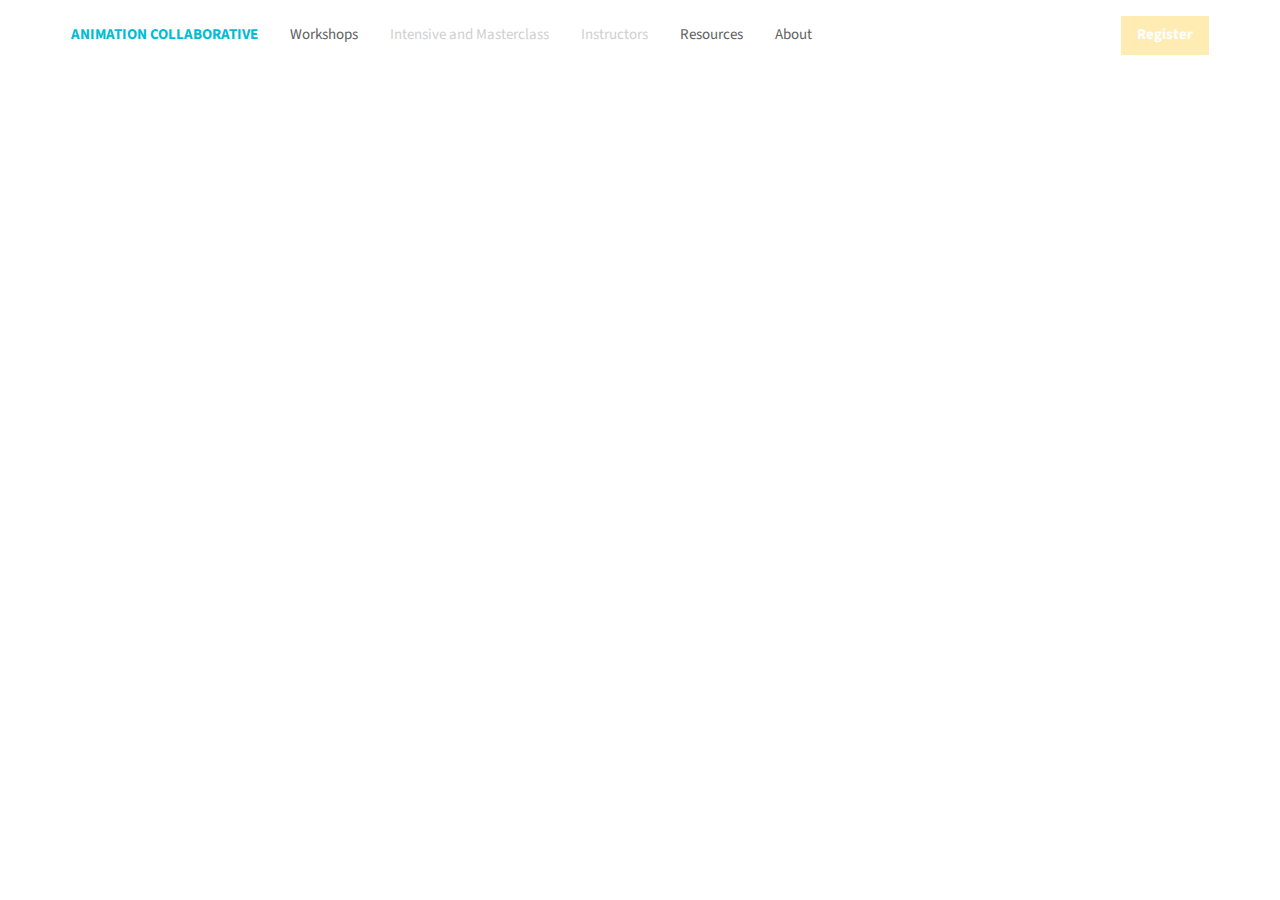
==== animation-workshops.html @ 234dc310 "Initial commit" ====
<!doctype html>
<html>
  <head>
    <meta name="viewport" content="width=device-width, initial-scale=1">
    <link rel="stylesheet" href="https://www.w3schools.com/w3css/4/w3.css">
    <link rel="stylesheet" href="https://use.fontawesome.com/releases/v5.3.1/css/all.css" integrity="sha384-mzrmE5qonljUremFsqc01SB46JvROS7bZs3IO2EmfFsd15uHvIt+Y8vEf7N7fWAU" crossorigin="anonymous">
    <link rel="stylesheet" href="https://fonts.googleapis.com/css?family=Source+Sans+Pro:400,700,900">
    <link rel="stylesheet" href="custom.css">
  </head>
  <body>
    <!-- Navigation -->
    <div class="w3-bar">
      <div class="w3-content">
        <a href="/animation-collaborative/" class="w3-bar-item w3-button w3-text-cyan w3-hover-none w3-hover-text-cyan w3-padding-24 text-uppercase"><strong>Animation Collaborative</strong></a>
        <div class="w3-dropdown-hover w3-hide-medium w3-hide-small">
          <button class="w3-button w3-hover-none w3-hover-text-cyan w3-padding-24">Workshops <i class="fa fa-angle-down"></i></button>
          <div class="w3-dropdown-content w3-bar-block w3-card-4">
            <a href="#" class="w3-bar-item w3-button w3-text-dark-gray w3-hover-none w3-hover-text-cyan w3-padding-16 w3-disabled">Animation</a>
            <a href="#" class="w3-bar-item w3-button w3-text-dark-gray w3-hover-none w3-hover-text-cyan w3-padding-16 w3-disabled">Character</a>
            <a href="story-workshops" class="w3-bar-item w3-button w3-text-dark-gray w3-hover-none w3-hover-text-cyan w3-padding-16">Story</a>
          </div>
        </div>
        <a href="#" class="w3-bar-item w3-button w3-hover-none w3-hover-text-cyan w3-padding-24 w3-hide-medium w3-hide-small w3-disabled">Intensive and Masterclass</a>
        <a href="#" class="w3-bar-item w3-button w3-hover-none w3-hover-text-cyan w3-padding-24 w3-hide-medium w3-hide-small w3-disabled">Instructors</a>
        <div class="w3-dropdown-hover w3-hide-medium w3-hide-small">
          <button class="w3-button w3-hover-none w3-hover-text-cyan w3-padding-24">Resources <i class="fa fa-angle-down"></i></button>
          <div class="w3-dropdown-content w3-bar-block w3-card-4">
            <a href="#" class="w3-bar-item w3-button w3-text-dark-gray w3-hover-none w3-hover-text-cyan w3-padding-16 w3-disabled">Lecture Library</a>
            <a href="#" class="w3-bar-item w3-button w3-text-dark-gray w3-hover-none w3-hover-text-cyan w3-padding-16 w3-disabled">Recommended Reading</a>
          </div>
        </div>
        <div class="w3-dropdown-hover w3-hide-medium w3-hide-small">
          <button class="w3-button w3-hover-none w3-hover-text-cyan w3-padding-24">About <i class="fa fa-angle-down"></i></button>
          <div class="w3-dropdown-content w3-bar-block w3-card-4">
            <a href="overview" class="w3-bar-item w3-button w3-text-dark-gray w3-hover-none w3-hover-text-cyan w3-padding-16">Overview</a>
            <a href="#" class="w3-bar-item w3-button w3-text-dark-gray w3-hover-none w3-hover-text-cyan w3-padding-16 w3-disabled">Virtual Tour</a>
            <a href="#" class="w3-bar-item w3-button w3-text-dark-gray w3-hover-none w3-hover-text-cyan w3-padding-16 w3-disabled">Getting Here</a>
            <a href="#" class="w3-bar-item w3-button w3-text-dark-gray w3-hover-none w3-hover-text-cyan w3-padding-16 w3-disabled">FAQ</a>
            <a href="testimonials" class="w3-bar-item w3-button w3-text-dark-gray w3-hover-none w3-hover-text-cyan w3-padding-16">Testimonials</a>
            <a href="#" class="w3-bar-item w3-button w3-text-dark-gray w3-hover-none w3-hover-text-cyan w3-padding-16 w3-disabled">Policies and Procedures</a>
            <a href="#" class="w3-bar-item w3-button w3-text-dark-gray w3-hover-none w3-hover-text cyan w3-padding-16 w3-disabled">Contact Us</a>
          </div>
        </div>
        <a href="#" class="w3-right w3-bar-item w3-button w3-amber w3-text-white w3-hover-orange w3-hover-text-white w3-section w3-margin-right w3-hide-medium w3-hide-small w3-disabled"><b>Register</b></a>
        <a href="javascript:void(0)" class="w3-bar-item w3-button w3-right w3-padding-large w3-padding-24 w3-hide-large" onclick="myFunction()">
          <i class="fa fa-bars"></i>
        </a>
      </div>
    </div>
    
    <!-- Mobile navigation -->
    <div id="demo" class="w3-bar-block w3-hide w3-hide-large">
      <a href="#" class="w3-bar-item w3-button w3-padding-16 w3-disabled">Workshops</a>
      <a href="#" class="w3-bar-item w3-button w3-padding-16 w3-disabled">Intensive and Masterclass</a>
      <a href="#" class="w3-bar-item w3-button w3-padding-16 w3-disabled">Instructors</a>
      <a href="#" class="w3-bar-item w3-button w3-padding-16 w3-disabled">Resources</a>
      <a href="#" class="w3-bar-item w3-button w3-padding-16 w3-disabled">About</a>
    </div>
    
    <!-- JavaScript for navigation -->
    <script>
      function myFunction() {
        var x = document.getElementById("demo");
        if (x.className.indexOf("w3-show") == -1) {
          x.className += " w3-show";
        }
        else {
          x.className = x.className.replace(" w3-show", "");
        }
      }
    </script>
  </body>
</html>
---- custom.css ----
html {
  height: 100%; /* Required to make parallax background fit the whole screen */
}

body {
  color: #616161;
  font-family: 'Source Sans Pro', sans-serif;
  height: 100%; /* Required to make parallax background fit the whole screen */
}

h1, h2, h3, h4, h5, h6 {font-family: 'Source Sans Pro', sans-serif; font-weight: 700;}

small {font-size: 65%;}

address {font-style: normal;}

.w3-content {max-width: 1170px;}

.w3-dropdown-hover:hover > .w3-button:first-child {
  background-color: transparent; /* Overrides background color when hovering over a dropdown menu item*/
  color: #00bcd4; /* Overrides font color when hovering over a dropdown menu item */
}

.w3-btn:hover > footer .card-btn-primary {
  color: #87ceeb !important; /* Custom hover state for workshop panels */
}

.parallax-fluid {
  background-image: url("../images/generic.jpg"); /* The image used */
  height: 100%; /* Full height */
  
  /* Create the parallax scrolling effect */
  background-attachment: fixed;
  background-position: center;
  background-repeat: no-repeat;
  background-size: cover;
}

.parallax-fixed {
  background-image: url("../images/generic.jpg"); /* The image used */
  min-height: 400px; /* Set a specific height */
  
  /* Create the parallax scrolling effect */
  background-attachment: fixed;
  background-position: center;
  background-repeat: no-repeat;
  background-size: cover;
}

.text-wrap {
  white-space: normal; /* Overrides nowrap value for buttons and lets paragraphs wrap onto another line */
}


/* Bootstrap typography classes */
  .text-uppercase {text-transform: uppercase;}
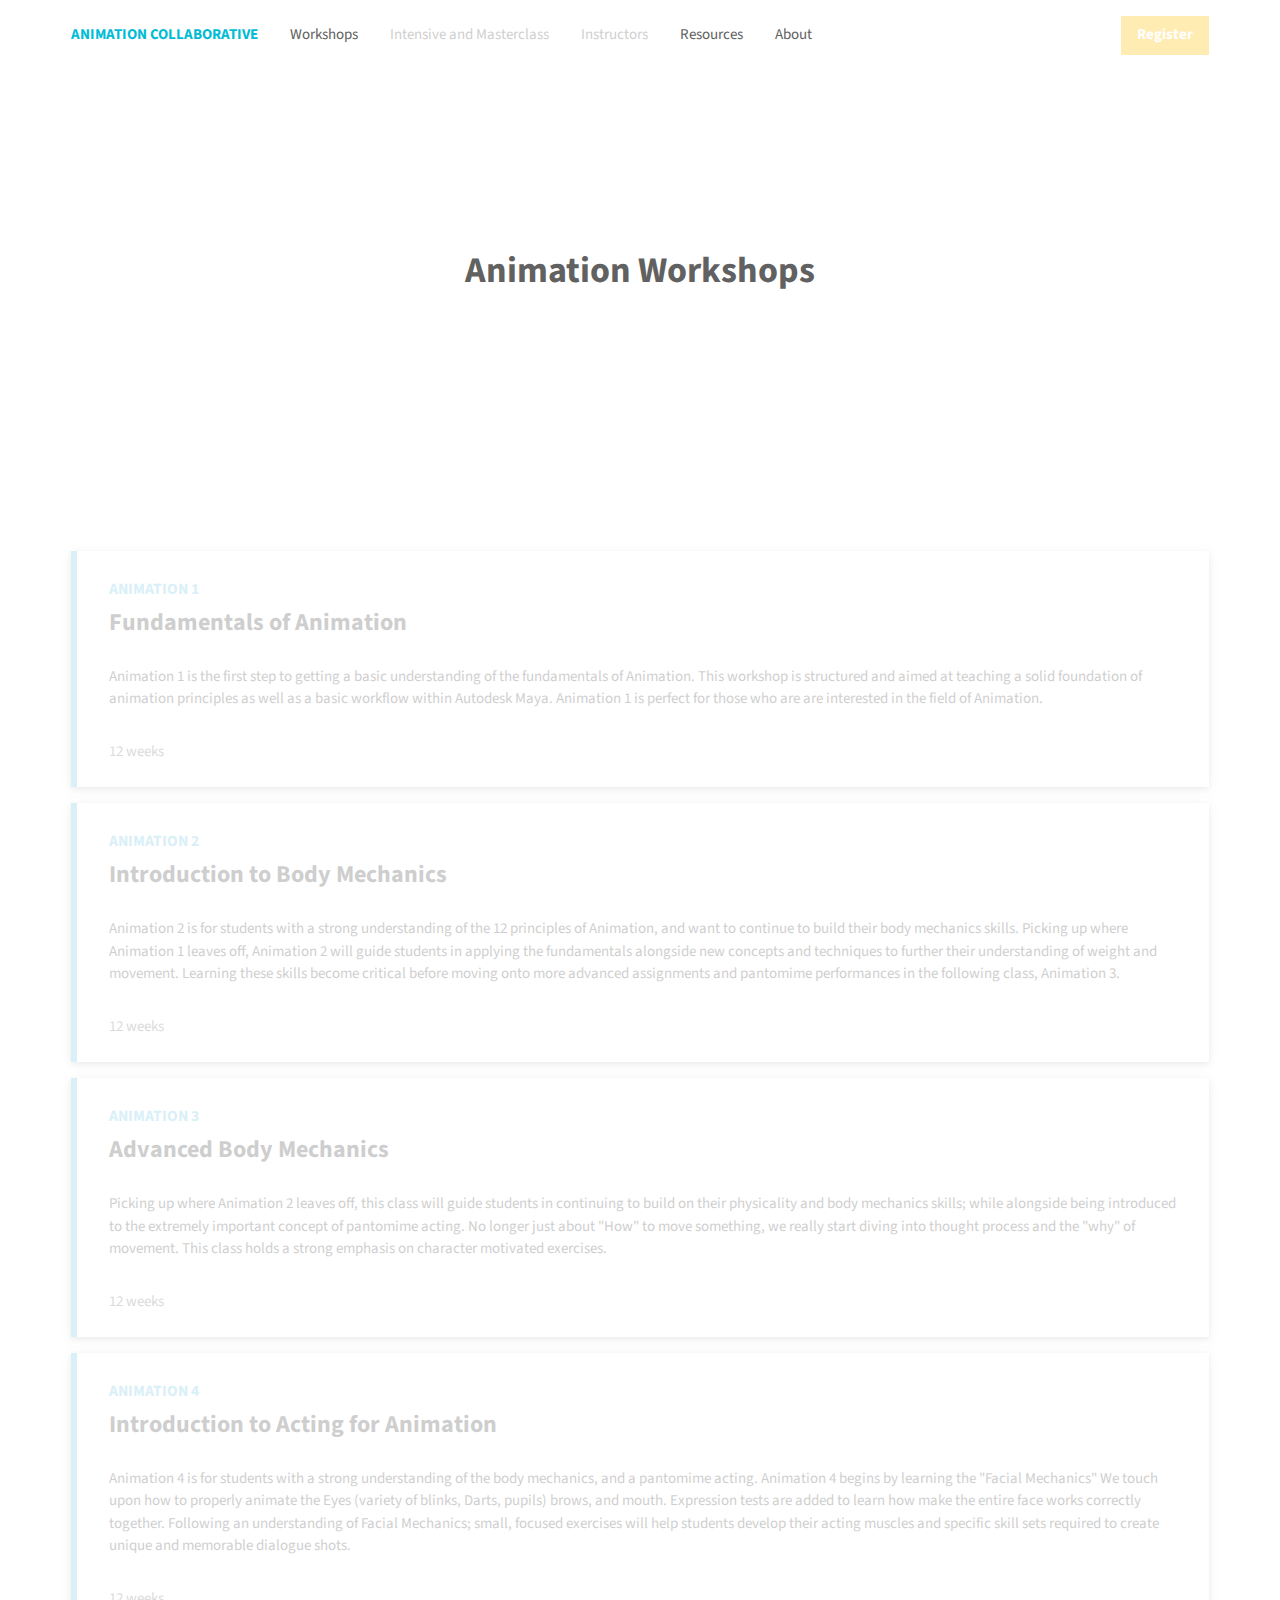
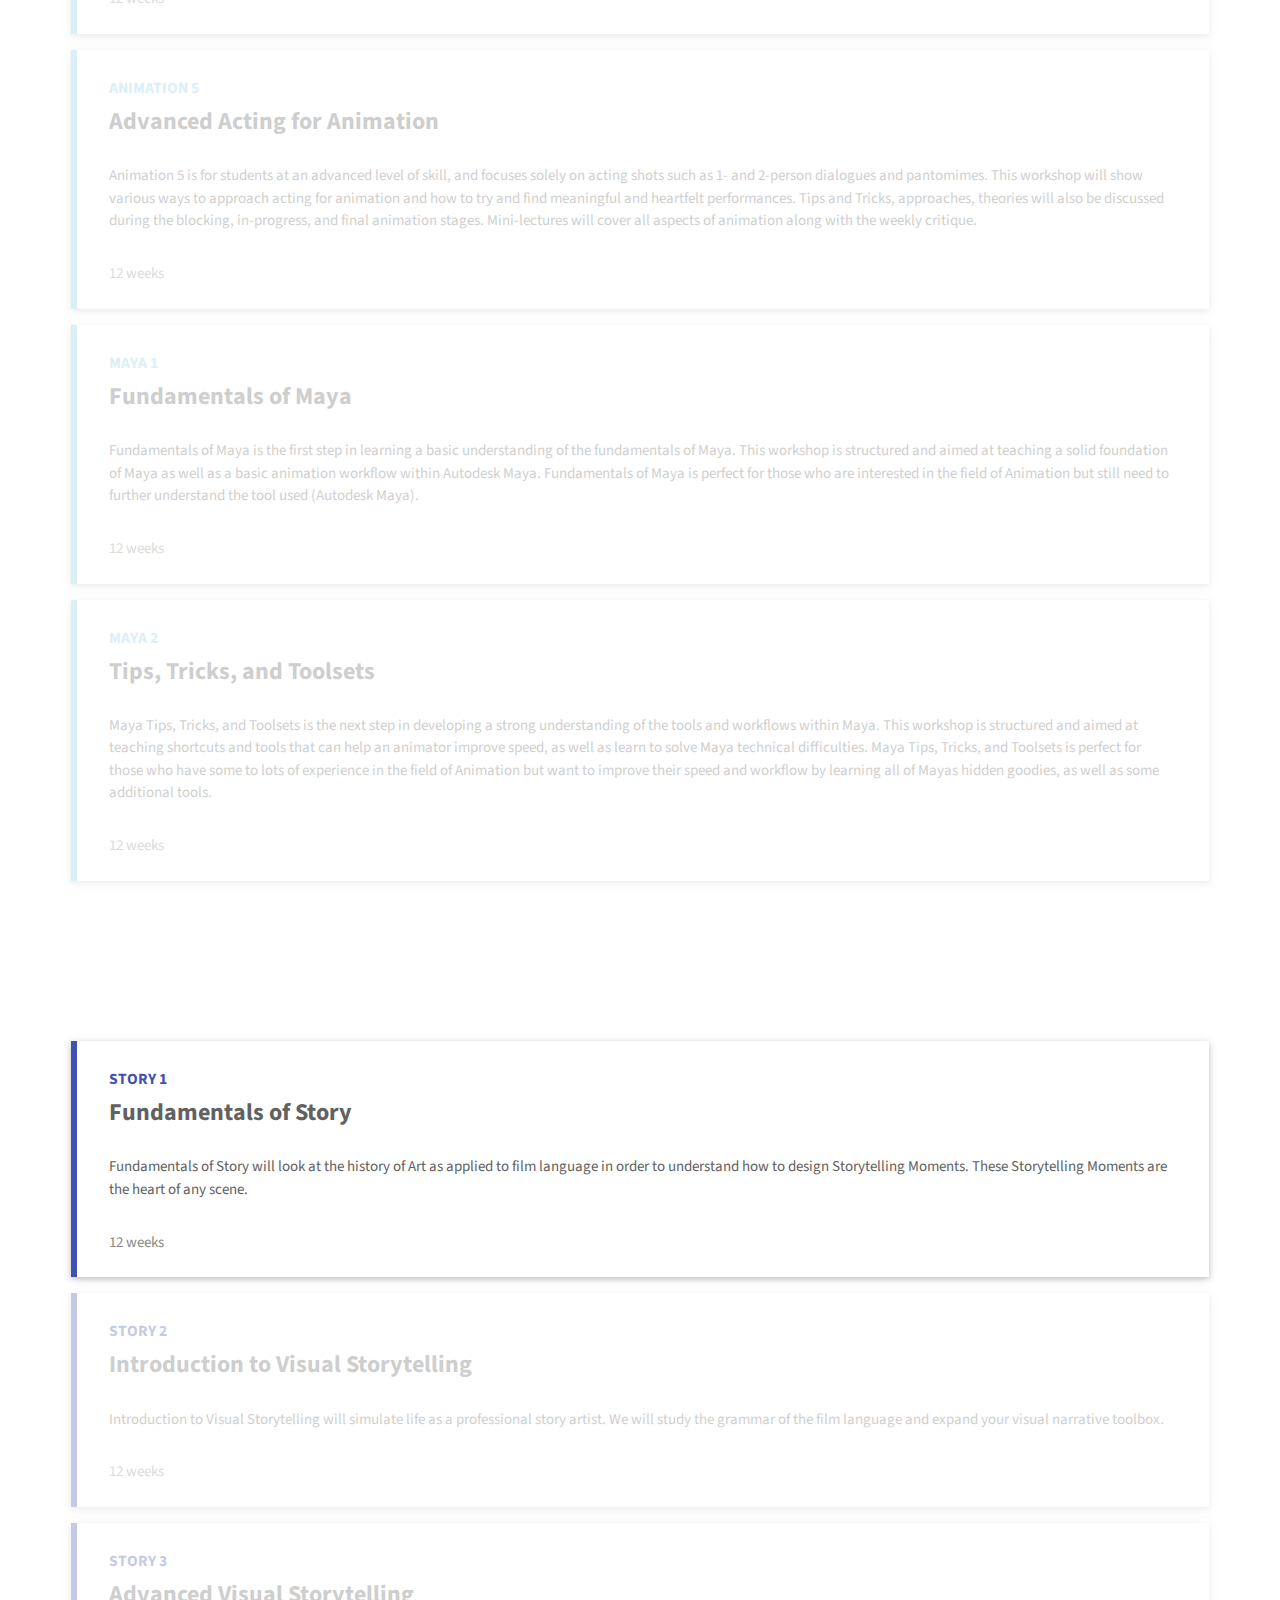
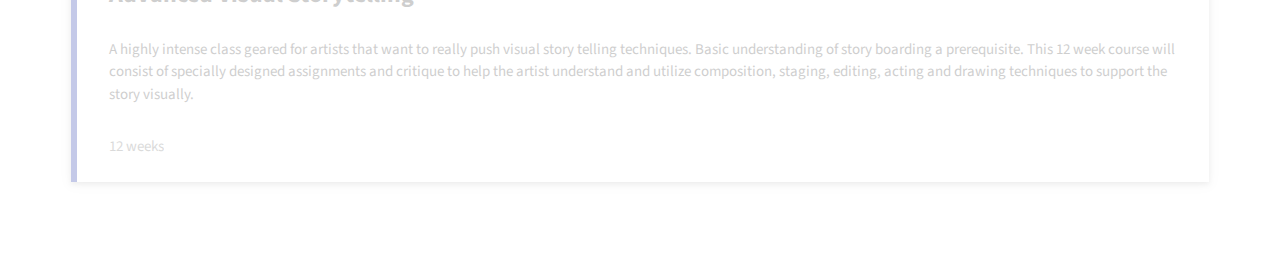
==== commit e114f366: "Added page content" ====
--- a/animation-workshops.html
+++ b/animation-workshops.html
@@ -15,7 +15,7 @@
         <div class="w3-dropdown-hover w3-hide-medium w3-hide-small">
           <button class="w3-button w3-hover-none w3-hover-text-cyan w3-padding-24">Workshops <i class="fa fa-angle-down"></i></button>
           <div class="w3-dropdown-content w3-bar-block w3-card-4">
-            <a href="#" class="w3-bar-item w3-button w3-text-dark-gray w3-hover-none w3-hover-text-cyan w3-padding-16 w3-disabled">Animation</a>
+            <a href="animation-workshops" class="w3-bar-item w3-button w3-text-dark-gray w3-hover-none w3-hover-text-cyan w3-padding-16">Animation</a>
             <a href="#" class="w3-bar-item w3-button w3-text-dark-gray w3-hover-none w3-hover-text-cyan w3-padding-16 w3-disabled">Character</a>
             <a href="story-workshops" class="w3-bar-item w3-button w3-text-dark-gray w3-hover-none w3-hover-text-cyan w3-padding-16">Story</a>
           </div>
@@ -56,6 +56,183 @@
       <a href="#" class="w3-bar-item w3-button w3-padding-16 w3-disabled">Resources</a>
       <a href="#" class="w3-bar-item w3-button w3-padding-16 w3-disabled">About</a>
     </div>
+    
+    <!-- Page header -->
+    <div class="w3-display-container parallax-fixed">
+      <div class="w3-display-middle">
+        <h1>Animation Workshops</h1>
+      </div>
+    </div>
+    
+    <!-- Page content -->
+    <div class="w3-content">
+      <div class="w3-container w3-padding-64">
+        <button class="w3-card w3-btn w3-border-light-blue w3-border-left w3-leftbar w3-section w3-left-align w3-block text-wrap w3-disabled">
+          <header class="w3-container">
+            <h2 class="w3-xlarge">
+              <small class="w3-text-light-blue text-uppercase">Animation 1</small><br>
+              Fundamentals of Animation
+            </h2>
+          </header>
+          <div class="w3-container">
+            <p>Animation 1 is the first step to getting a basic understanding of the fundamentals of Animation. This workshop is structured and aimed at teaching a solid foundation of animation principles as well as a basic workflow within Autodesk Maya. Animation 1 is perfect for those who are are interested in the field of Animation.</p>
+          </div>
+          <footer class="w3-container">
+            <p class="w3-opacity-min">
+              <i class="far fa-clock"></i> 12 weeks
+            </p>
+          </footer>
+        </button>
+        <button class="w3-card w3-btn w3-border-light-blue w3-border-left w3-leftbar w3-section w3-left-align w3-block text-wrap w3-disabled">
+          <header class="w3-container">
+            <h2 class="w3-xlarge">
+              <small class="w3-text-light-blue text-uppercase">Animation 2</small><br>
+              Introduction to Body Mechanics
+            </h2>
+          </header>
+          <div class="w3-container">
+            <p>Animation 2  is for students with a strong understanding of the 12 principles of Animation, and want to continue to build their body mechanics skills. Picking up where Animation 1 leaves off, Animation 2 will guide students in applying the fundamentals alongside new concepts and techniques to further their understanding of weight and movement. Learning these skills become critical before moving onto more advanced assignments and pantomime performances in the following class, Animation 3.</p>
+          </div>
+          <footer class="w3-container">
+            <p class="w3-opacity-min">
+              <i class="far fa-clock"></i> 12 weeks
+            </p>
+          </footer>
+        </button>
+        <button class="w3-card w3-btn w3-border-light-blue w3-border-left w3-leftbar w3-section w3-left-align w3-block text-wrap w3-disabled">
+          <header class="w3-container">
+            <h2 class="w3-xlarge">
+              <small class="w3-text-light-blue text-uppercase">Animation 3</small><br>
+              Advanced Body Mechanics
+            </h2>
+          </header>
+          <div class="w3-container">
+            <p>Picking up where Animation 2 leaves off, this class will guide students in continuing to build on their physicality and body mechanics skills; while alongside being introduced to the extremely important concept of pantomime acting. No longer just about "How" to move something, we really start diving into thought process and the "why" of movement. This class holds a strong emphasis on character motivated exercises.</p>
+          </div>
+          <footer class="w3-container">
+            <p class="w3-opacity-min">
+              <i class="far fa-clock"></i> 12 weeks
+            </p>
+          </footer>
+        </button>
+        <button class="w3-card w3-btn w3-border-light-blue w3-border-left w3-leftbar w3-section w3-left-align w3-block text-wrap w3-disabled">
+          <header class="w3-container">
+            <h2 class="w3-xlarge">
+              <small class="w3-text-light-blue text-uppercase">Animation 4</small><br>
+              Introduction to Acting for Animation
+            </h2>
+          </header>
+          <div class="w3-container">
+            <p>Animation 4 is for students with a strong understanding of the body mechanics, and a pantomime acting. Animation 4 begins by learning the "Facial Mechanics" We touch upon how to properly animate the Eyes (variety of blinks, Darts, pupils) brows, and mouth. Expression tests are added to learn how make the entire face works correctly together. Following an understanding of Facial Mechanics; small, focused exercises will help students develop their acting muscles and specific skill sets required to create unique and memorable dialogue shots.</p>
+          </div>
+          <footer class="w3-container">
+            <p class="w3-opacity-min">
+              <i class="far fa-clock"></i> 12 weeks
+            </p>
+          </footer>
+        </button>
+        <button class="w3-card w3-btn w3-border-light-blue w3-border-left w3-leftbar w3-section w3-left-align w3-block text-wrap w3-disabled">
+          <header class="w3-container">
+            <h2 class="w3-xlarge">
+              <small class="w3-text-light-blue text-uppercase">Animation 5</small><br>
+              Advanced Acting for Animation
+            </h2>
+          </header>
+          <div class="w3-container">
+            <p>Animation 5 is for students at an advanced level of skill, and focuses solely on acting shots such as 1- and 2-person dialogues and pantomimes. This workshop will show various ways to approach acting for animation and how to try and find meaningful and heartfelt performances. Tips and Tricks, approaches, theories will also be discussed during the blocking, in-progress, and final animation stages. Mini-lectures will cover all aspects of animation along with the weekly critique.</p>
+          </div>
+          <footer class="w3-container">
+            <p class="w3-opacity-min">
+              <i class="far fa-clock"></i> 12 weeks
+            </p>
+          </footer>
+        </button>
+        <button class="w3-card w3-btn w3-border-light-blue w3-border-left w3-leftbar w3-section w3-left-align w3-block text-wrap w3-disabled">
+          <header class="w3-container">
+            <h2 class="w3-xlarge">
+              <small class="w3-text-light-blue text-uppercase">Maya 1</small><br>
+              Fundamentals of Maya
+            </h2>
+          </header>
+          <div class="w3-container">
+            <p>Fundamentals of Maya is the first step in learning a basic understanding of the fundamentals of Maya. This workshop is structured and aimed at teaching a solid foundation of Maya as well as a basic animation workflow within Autodesk Maya. Fundamentals of Maya is perfect for those who are interested in the field of Animation but still need to further understand the tool used (Autodesk Maya).</p>
+          </div>
+          <footer class="w3-container">
+            <p class="w3-opacity-min">
+              <i class="far fa-clock"></i> 12 weeks
+            </p>
+          </footer>
+        </button>
+        <button class="w3-card w3-btn w3-border-light-blue w3-border-left w3-leftbar w3-section w3-left-align w3-block text-wrap w3-disabled">
+          <header class="w3-container">
+            <h2 class="w3-xlarge">
+              <small class="w3-text-light-blue text-uppercase">Maya 2</small><br>
+              Tips, Tricks, and Toolsets
+            </h2>
+          </header>
+          <div class="w3-container">
+            <p>Maya Tips, Tricks, and Toolsets is the next step in developing a strong understanding of the tools and workflows within Maya. This workshop is structured and aimed at teaching shortcuts and tools that can help an animator improve speed, as well as learn to solve Maya technical difficulties. Maya Tips, Tricks, and Toolsets is perfect for those who have some to lots of experience in the field of Animation but want to improve their speed and workflow by learning all of Mayas hidden goodies, as well as some additional tools.</p>
+          </div>
+          <footer class="w3-container">
+            <p class="w3-opacity-min">
+              <i class="far fa-clock"></i> 12 weeks
+            </p>
+          </footer>
+        </button>
+      </div>
+    </div>
+    
+    <div class="w3-content">
+      <div class="w3-container w3-padding-64">
+        <a href="fundamentals-of-story" class="w3-card w3-btn w3-border-indigo w3-border-left w3-leftbar w3-section w3-left-align w3-block text-wrap">
+          <header class="w3-container">
+            <h2 class="w3-xlarge">
+              <small class="w3-text-indigo text-uppercase">Story 1</small><br>
+              Fundamentals of Story
+            </h2>
+          </header>
+          <div class="w3-container">
+            <p>Fundamentals of Story will look at the history of Art as applied to film language in order to understand how to design Storytelling Moments. These Storytelling Moments are the heart of any scene.</p>
+          </div>
+          <footer class="w3-container">
+            <p class="w3-opacity-min">
+              <i class="far fa-clock"></i> 12 weeks
+            </p>
+          </footer>
+        </a>
+        <button class="w3-card w3-btn w3-border-indigo w3-border-left w3-leftbar w3-section w3-left-align w3-block text-wrap w3-disabled">
+          <header class="w3-container">
+            <h2 class="w3-xlarge">
+              <small class="w3-text-indigo text-uppercase">Story 2</small><br>
+              Introduction to Visual Storytelling
+            </h2>
+          </header>
+          <div class="w3-container">
+            <p>Introduction to Visual Storytelling will simulate life as a professional story artist. We will study the grammar of the film language and expand your visual narrative toolbox.</p>
+          </div>
+          <footer class="w3-container">
+            <p class="w3-opacity-min">
+              <i class="far fa-clock"></i> 12 weeks
+            </p>
+          </footer>
+        </button>
+        <button class="w3-card w3-btn w3-border-indigo w3-border-left w3-leftbar w3-section w3-left-align w3-block text-wrap w3-disabled">
+          <header class="w3-container">
+            <h2 class="w3-xlarge">
+              <small class="w3-text-indigo text-uppercase">Story 3</small><br>
+              Advanced Visual Storytelling
+            </h2>
+          </header>
+          <div class="w3-container">
+            <p>A highly intense class geared for artists that want to really push visual story telling techniques. Basic understanding of story boarding a prerequisite. This 12 week course will consist of specially designed assignments and critique to help the artist understand and utilize composition, staging, editing, acting and drawing techniques to support the story visually.</p>
+          </div>
+          <footer class="w3-container">
+            <p class="w3-opacity-min">
+              <i class="far fa-clock"></i> 12 weeks
+            </p>
+          </footer>
+        </button>
+      </div>
     
     <!-- JavaScript for navigation -->
     <script>
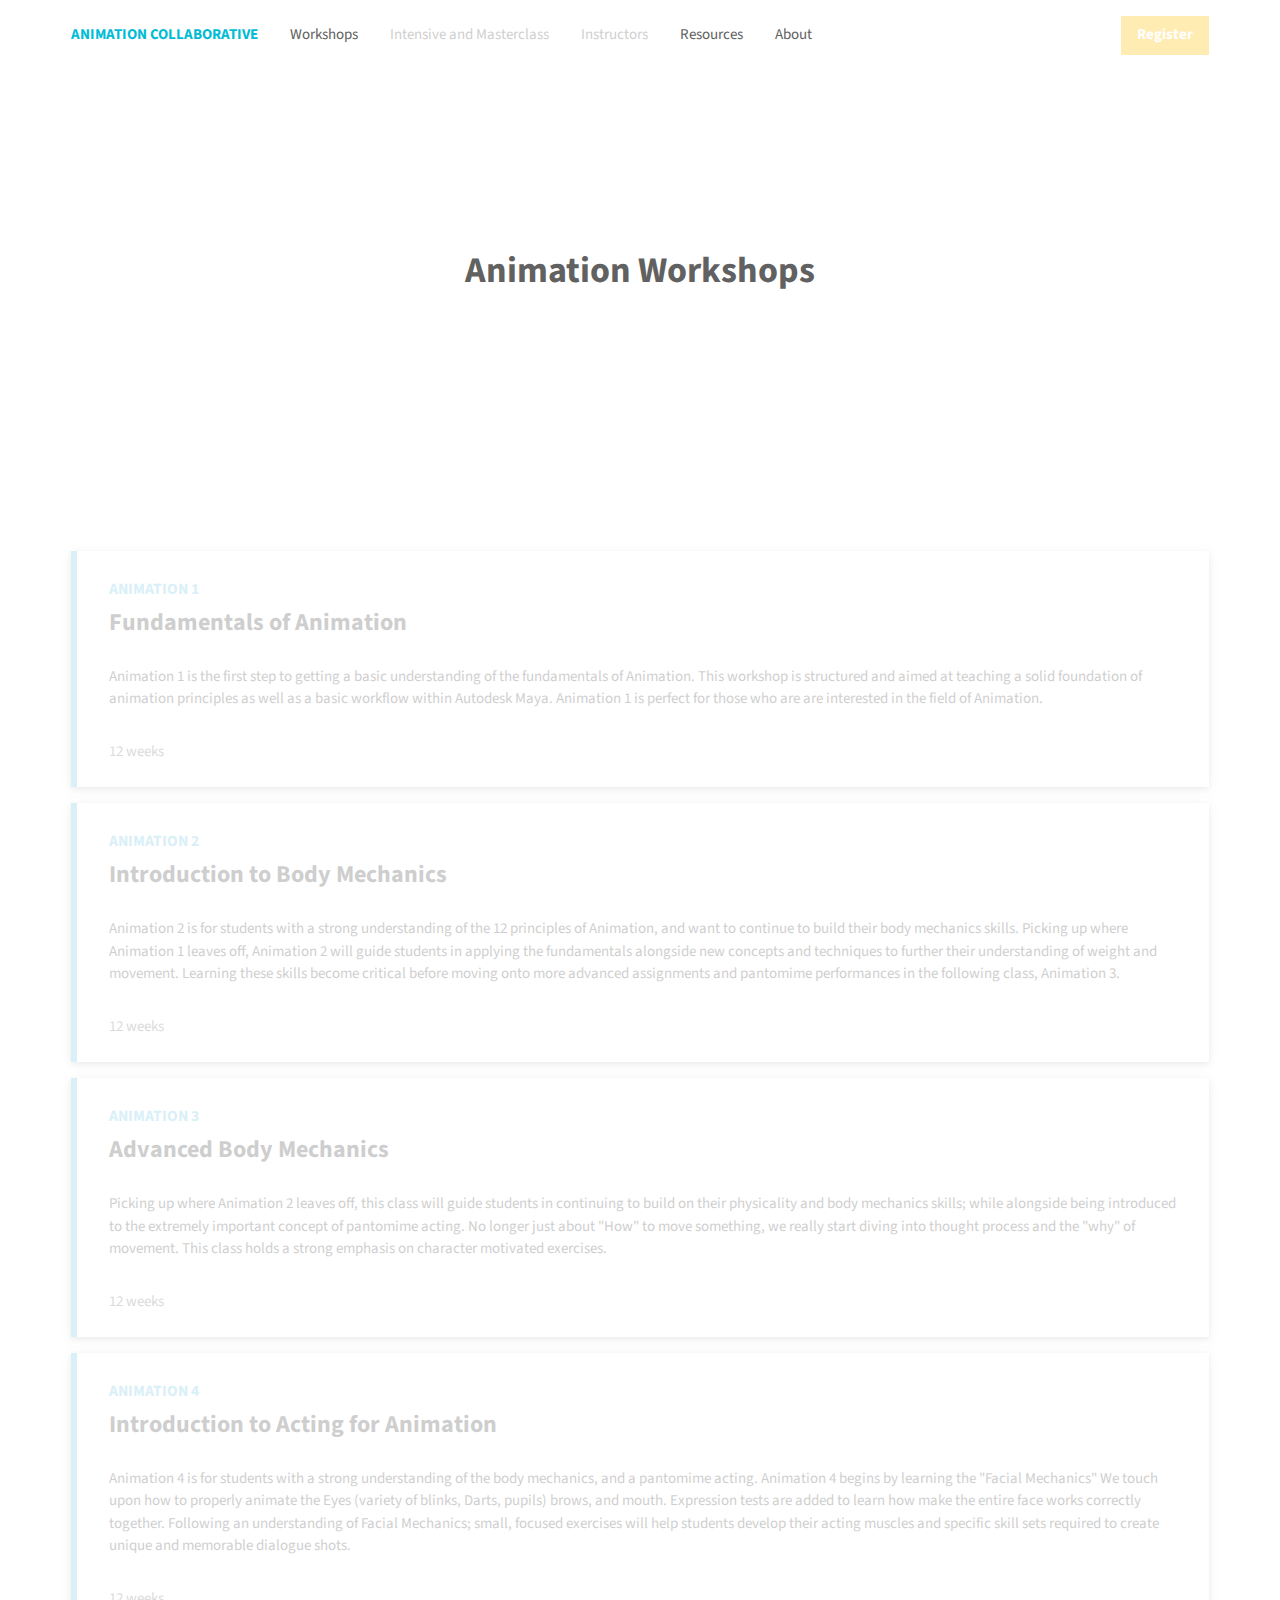
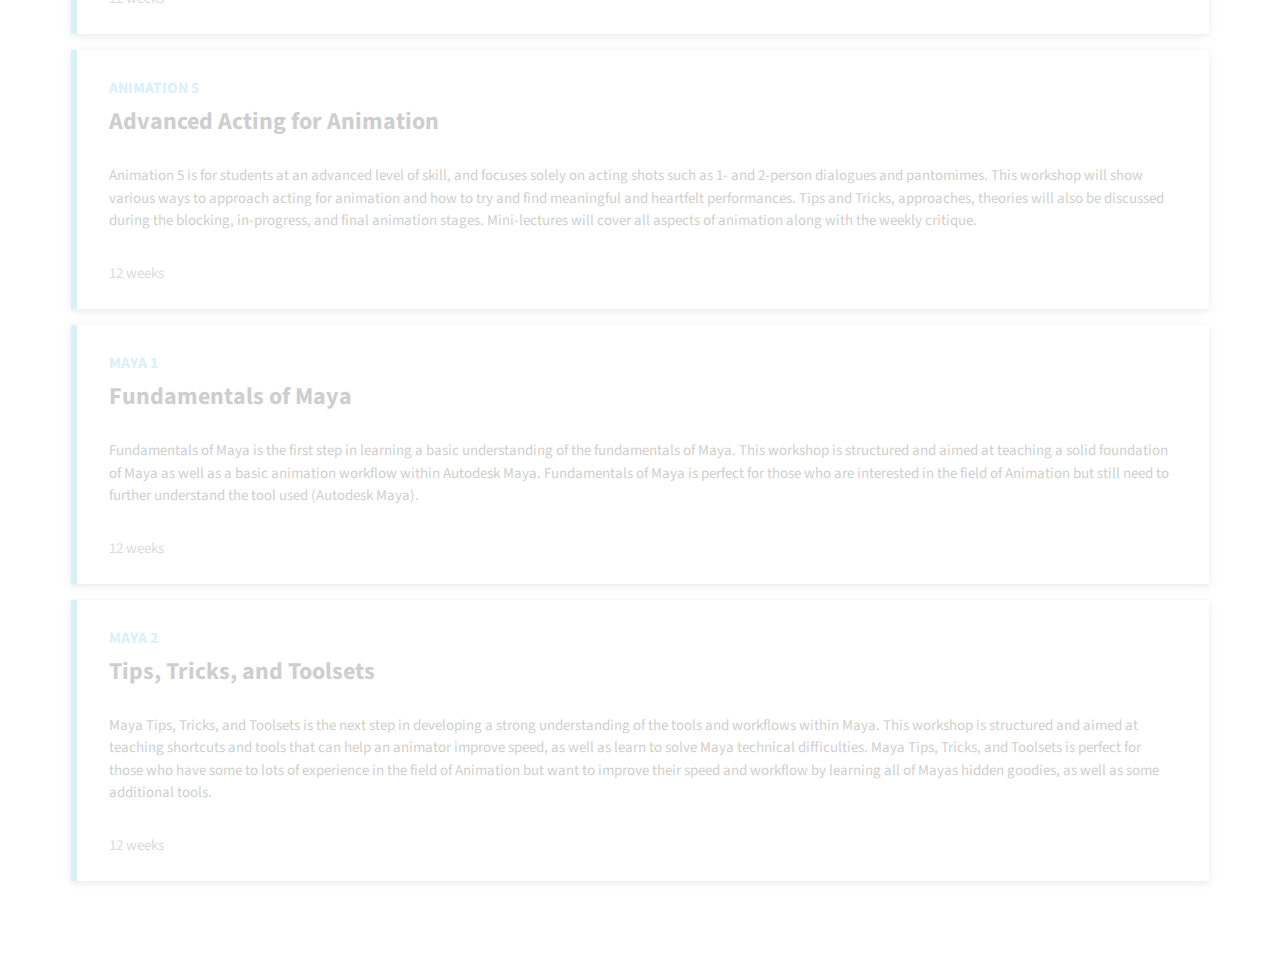
==== commit 1f597fb1: "Removed extra code" ====
--- a/animation-workshops.html
+++ b/animation-workshops.html
@@ -182,58 +182,6 @@
       </div>
     </div>
     
-    <div class="w3-content">
-      <div class="w3-container w3-padding-64">
-        <a href="fundamentals-of-story" class="w3-card w3-btn w3-border-indigo w3-border-left w3-leftbar w3-section w3-left-align w3-block text-wrap">
-          <header class="w3-container">
-            <h2 class="w3-xlarge">
-              <small class="w3-text-indigo text-uppercase">Story 1</small><br>
-              Fundamentals of Story
-            </h2>
-          </header>
-          <div class="w3-container">
-            <p>Fundamentals of Story will look at the history of Art as applied to film language in order to understand how to design Storytelling Moments. These Storytelling Moments are the heart of any scene.</p>
-          </div>
-          <footer class="w3-container">
-            <p class="w3-opacity-min">
-              <i class="far fa-clock"></i> 12 weeks
-            </p>
-          </footer>
-        </a>
-        <button class="w3-card w3-btn w3-border-indigo w3-border-left w3-leftbar w3-section w3-left-align w3-block text-wrap w3-disabled">
-          <header class="w3-container">
-            <h2 class="w3-xlarge">
-              <small class="w3-text-indigo text-uppercase">Story 2</small><br>
-              Introduction to Visual Storytelling
-            </h2>
-          </header>
-          <div class="w3-container">
-            <p>Introduction to Visual Storytelling will simulate life as a professional story artist. We will study the grammar of the film language and expand your visual narrative toolbox.</p>
-          </div>
-          <footer class="w3-container">
-            <p class="w3-opacity-min">
-              <i class="far fa-clock"></i> 12 weeks
-            </p>
-          </footer>
-        </button>
-        <button class="w3-card w3-btn w3-border-indigo w3-border-left w3-leftbar w3-section w3-left-align w3-block text-wrap w3-disabled">
-          <header class="w3-container">
-            <h2 class="w3-xlarge">
-              <small class="w3-text-indigo text-uppercase">Story 3</small><br>
-              Advanced Visual Storytelling
-            </h2>
-          </header>
-          <div class="w3-container">
-            <p>A highly intense class geared for artists that want to really push visual story telling techniques. Basic understanding of story boarding a prerequisite. This 12 week course will consist of specially designed assignments and critique to help the artist understand and utilize composition, staging, editing, acting and drawing techniques to support the story visually.</p>
-          </div>
-          <footer class="w3-container">
-            <p class="w3-opacity-min">
-              <i class="far fa-clock"></i> 12 weeks
-            </p>
-          </footer>
-        </button>
-      </div>
-    
     <!-- JavaScript for navigation -->
     <script>
       function myFunction() {
